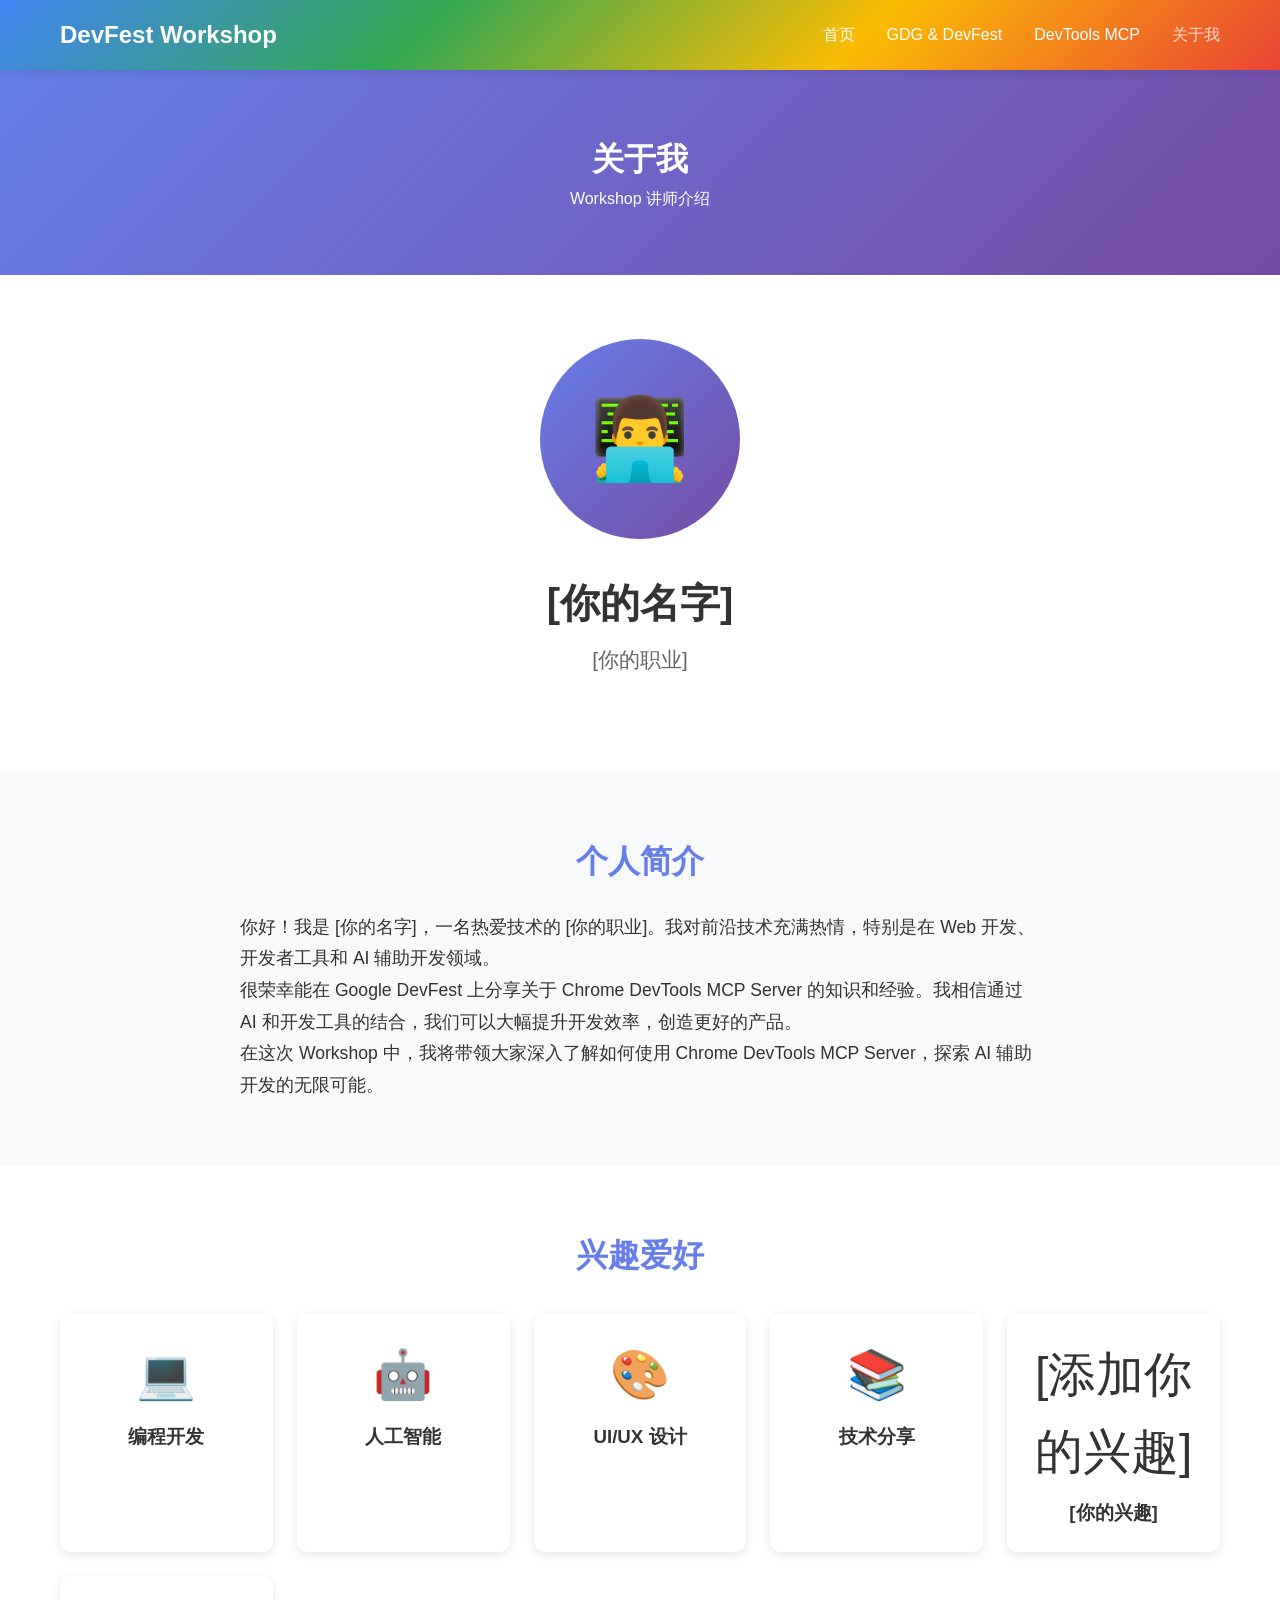
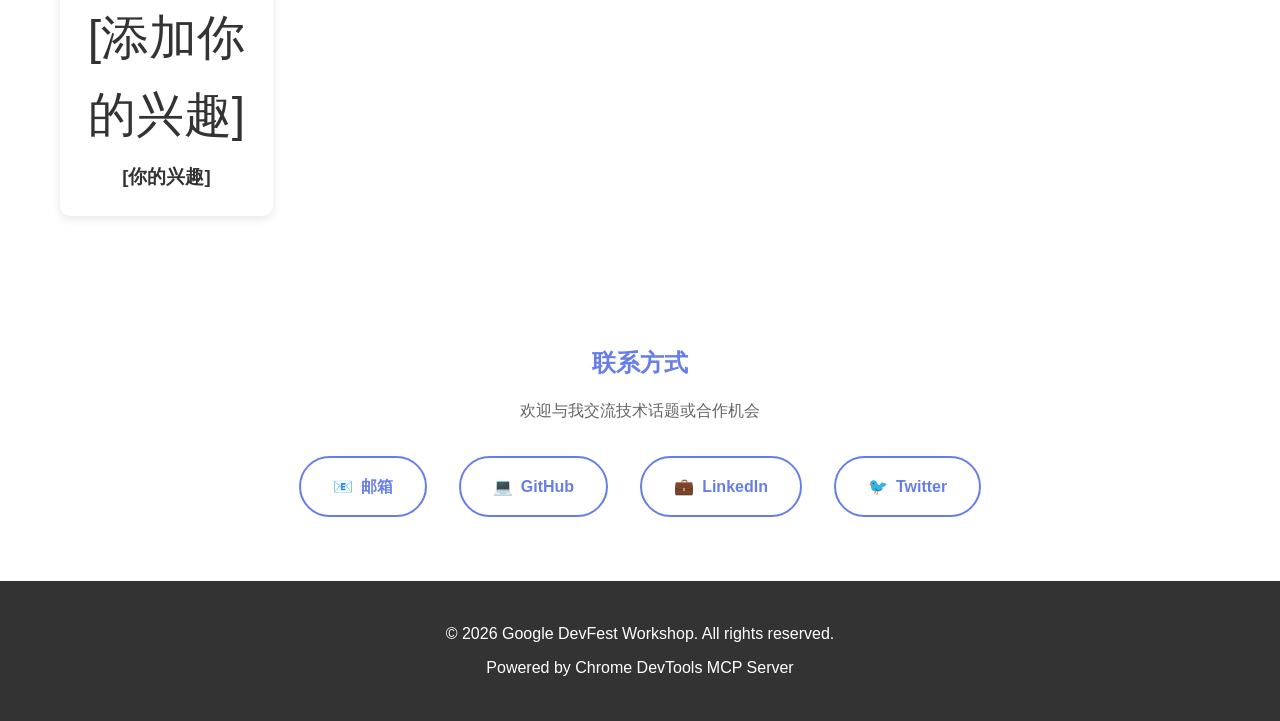
==== about-me.html @ 5e4a1fdc "Add files via upload" ====
<!DOCTYPE html>
<html lang="zh-CN">
<head>
    <meta charset="UTF-8">
    <meta name="viewport" content="width=device-width, initial-scale=1.0">
    <title>关于我 - Google DevFest Workshop</title>
    <link rel="stylesheet" href="styles.css">
    <style>
        .page-header {
            background: linear-gradient(135deg, #667eea, #764ba2);
            color: white;
            padding: 4rem 0;
            text-align: center;
        }
        
        .profile-section {
            padding: 4rem 0;
            text-align: center;
        }
        
        .profile-image {
            width: 200px;
            height: 200px;
            border-radius: 50%;
            background: linear-gradient(135deg, #667eea, #764ba2);
            margin: 0 auto 2rem;
            display: flex;
            align-items: center;
            justify-content: center;
            font-size: 5rem;
            color: white;
        }
        
        .profile-name {
            font-size: 2.5rem;
            margin-bottom: 0.5rem;
            color: #333;
        }
        
        .profile-title {
            font-size: 1.3rem;
            color: #666;
            margin-bottom: 2rem;
        }
        
        .info-section {
            padding: 4rem 0;
            background: #f8f9fa;
        }
        
        .info-section h2 {
            font-size: 2rem;
            margin-bottom: 1.5rem;
            color: #667eea;
            text-align: center;
        }
        
        .info-content {
            max-width: 800px;
            margin: 0 auto;
            font-size: 1.1rem;
            line-height: 1.8;
        }
        
        .interests-grid {
            display: grid;
            grid-template-columns: repeat(auto-fit, minmax(200px, 1fr));
            gap: 1.5rem;
            margin-top: 2rem;
        }
        
        .interest-item {
            background: white;
            padding: 1.5rem;
            border-radius: 10px;
            text-align: center;
            box-shadow: 0 3px 10px rgba(0,0,0,0.1);
        }
        
        .interest-icon {
            font-size: 3rem;
            margin-bottom: 0.5rem;
        }
        
        .contact-section {
            padding: 4rem 0;
        }
        
        .contact-links {
            display: flex;
            justify-content: center;
            gap: 2rem;
            flex-wrap: wrap;
            margin-top: 2rem;
        }
        
        .contact-link {
            display: flex;
            align-items: center;
            gap: 0.5rem;
            padding: 1rem 2rem;
            background: white;
            border: 2px solid #667eea;
            border-radius: 50px;
            text-decoration: none;
            color: #667eea;
            font-weight: 600;
            transition: all 0.3s;
        }
        
        .contact-link:hover {
            background: #667eea;
            color: white;
            transform: translateY(-2px);
        }
    </style>
</head>
<body>
    <nav class="navbar">
        <div class="container">
            <div class="logo">DevFest Workshop</div>
            <ul class="nav-links">
                <li><a href="index.html">首页</a></li>
                <li><a href="gdg-devfest.html">GDG & DevFest</a></li>
                <li><a href="devtools-mcp.html">DevTools MCP</a></li>
                <li><a href="about-me.html" class="active">关于我</a></li>
            </ul>
        </div>
    </nav>

    <header class="page-header">
        <div class="container">
            <h1>关于我</h1>
            <p>Workshop 讲师介绍</p>
        </div>
    </header>

    <section class="profile-section">
        <div class="container">
            <div class="profile-image">👨‍💻</div>
            <h2 class="profile-name">[你的名字]</h2>
            <p class="profile-title">[你的职业]</p>
        </div>
    </section>

    <section class="info-section">
        <div class="container">
            <h2>个人简介</h2>
            <div class="info-content">
                <p>你好！我是 [你的名字]，一名热爱技术的 [你的职业]。我对前沿技术充满热情，特别是在 Web 开发、开发者工具和 AI 辅助开发领域。</p>
                <p>很荣幸能在 Google DevFest 上分享关于 Chrome DevTools MCP Server 的知识和经验。我相信通过 AI 和开发工具的结合，我们可以大幅提升开发效率，创造更好的产品。</p>
                <p>在这次 Workshop 中，我将带领大家深入了解如何使用 Chrome DevTools MCP Server，探索 AI 辅助开发的无限可能。</p>
            </div>
        </div>
    </section>

    <section class="info-section" style="background: white;">
        <div class="container">
            <h2>兴趣爱好</h2>
            <div class="interests-grid">
                <div class="interest-item">
                    <div class="interest-icon">💻</div>
                    <h3>编程开发</h3>
                </div>
                <div class="interest-item">
                    <div class="interest-icon">🤖</div>
                    <h3>人工智能</h3>
                </div>
                <div class="interest-item">
                    <div class="interest-icon">🎨</div>
                    <h3>UI/UX 设计</h3>
                </div>
                <div class="interest-item">
                    <div class="interest-icon">📚</div>
                    <h3>技术分享</h3>
                </div>
                <div class="interest-item">
                    <div class="interest-icon">[添加你的兴趣]</div>
                    <h3>[你的兴趣]</h3>
                </div>
                <div class="interest-item">
                    <div class="interest-icon">[添加你的兴趣]</div>
                    <h3>[你的兴趣]</h3>
                </div>
            </div>
        </div>
    </section>

    <section class="contact-section">
        <div class="container">
            <h2 style="text-align: center; color: #667eea; margin-bottom: 1rem;">联系方式</h2>
            <p style="text-align: center; color: #666; margin-bottom: 2rem;">欢迎与我交流技术话题或合作机会</p>
            <div class="contact-links">
                <a href="mailto:your-email@example.com" class="contact-link">
                    <span>📧</span>
                    <span>邮箱</span>
                </a>
                <a href="https://github.com/yourusername" class="contact-link" target="_blank">
                    <span>💻</span>
                    <span>GitHub</span>
                </a>
                <a href="https://linkedin.com/in/yourusername" class="contact-link" target="_blank">
                    <span>💼</span>
                    <span>LinkedIn</span>
                </a>
                <a href="https://twitter.com/yourusername" class="contact-link" target="_blank">
                    <span>🐦</span>
                    <span>Twitter</span>
                </a>
            </div>
        </div>
    </section>

    <footer>
        <div class="container">
            <p>&copy; 2026 Google DevFest Workshop. All rights reserved.</p>
            <p>Powered by Chrome DevTools MCP Server</p>
        </div>
    </footer>
</body>
</html>
---- styles.css ----
* {
    margin: 0;
    padding: 0;
    box-sizing: border-box;
}

body {
    font-family: 'Segoe UI', Tahoma, Geneva, Verdana, sans-serif;
    line-height: 1.6;
    color: #333;
}

.container {
    max-width: 1200px;
    margin: 0 auto;
    padding: 0 20px;
}

/* Navbar */
.navbar {
    background: linear-gradient(135deg, #4285f4, #34a853, #fbbc04, #ea4335);
    padding: 1rem 0;
    position: sticky;
    top: 0;
    z-index: 1000;
    box-shadow: 0 2px 10px rgba(0,0,0,0.1);
}

.navbar .container {
    display: flex;
    justify-content: space-between;
    align-items: center;
}

.logo {
    font-size: 1.5rem;
    font-weight: bold;
    color: white;
}

.nav-links {
    display: flex;
    list-style: none;
    gap: 2rem;
}

.nav-links a {
    color: white;
    text-decoration: none;
    font-weight: 500;
    transition: opacity 0.3s;
}

.nav-links a:hover,
.nav-links a.active {
    opacity: 0.8;
}

/* Hero Section */
.hero {
    background: linear-gradient(135deg, #667eea 0%, #764ba2 100%);
    color: white;
    padding: 6rem 0;
    text-align: center;
}

.hero h1 {
    font-size: 3rem;
    margin-bottom: 1rem;
}

.hero h2 {
    font-size: 2rem;
    margin-bottom: 1rem;
    font-weight: 400;
}

.subtitle {
    font-size: 1.2rem;
    margin-bottom: 2rem;
    opacity: 0.9;
}

.hero-buttons {
    display: flex;
    gap: 1rem;
    justify-content: center;
}

.btn {
    padding: 0.8rem 2rem;
    border-radius: 50px;
    text-decoration: none;
    font-weight: 600;
    transition: transform 0.3s, box-shadow 0.3s;
}

.btn:hover {
    transform: translateY(-2px);
    box-shadow: 0 5px 15px rgba(0,0,0,0.2);
}

.btn-primary {
    background: white;
    color: #667eea;
}

.btn-secondary {
    background: transparent;
    color: white;
    border: 2px solid white;
}

/* Workshop Info */
.workshop-info {
    padding: 4rem 0;
    background: #f8f9fa;
}

.workshop-info h2 {
    text-align: center;
    font-size: 2.5rem;
    margin-bottom: 3rem;
    color: #333;
}

.info-grid {
    display: grid;
    grid-template-columns: repeat(auto-fit, minmax(250px, 1fr));
    gap: 2rem;
}

.info-card {
    background: white;
    padding: 2rem;
    border-radius: 10px;
    text-align: center;
    box-shadow: 0 3px 10px rgba(0,0,0,0.1);
    transition: transform 0.3s;
}

.info-card:hover {
    transform: translateY(-5px);
}

.icon {
    font-size: 3rem;
    margin-bottom: 1rem;
}

.info-card h3 {
    color: #4285f4;
    margin-bottom: 0.5rem;
}

/* Highlights */
.highlights {
    padding: 4rem 0;
}

.highlights h2 {
    text-align: center;
    font-size: 2.5rem;
    margin-bottom: 3rem;
    color: #333;
}

.highlights-grid {
    display: grid;
    grid-template-columns: repeat(auto-fit, minmax(300px, 1fr));
    gap: 2rem;
}

.highlight-item {
    padding: 2rem;
    border-left: 4px solid #4285f4;
    background: #f8f9fa;
    border-radius: 5px;
}

.highlight-item h3 {
    margin-bottom: 1rem;
    color: #333;
}

/* Footer */
footer {
    background: #333;
    color: white;
    text-align: center;
    padding: 2rem 0;
}

footer p {
    margin: 0.5rem 0;
}

/* Responsive */
@media (max-width: 768px) {
    .hero h1 {
        font-size: 2rem;
    }
    
    .hero h2 {
        font-size: 1.5rem;
    }
    
    .nav-links {
        gap: 1rem;
    }
    
    .hero-buttons {
        flex-direction: column;
        align-items: center;
    }
}
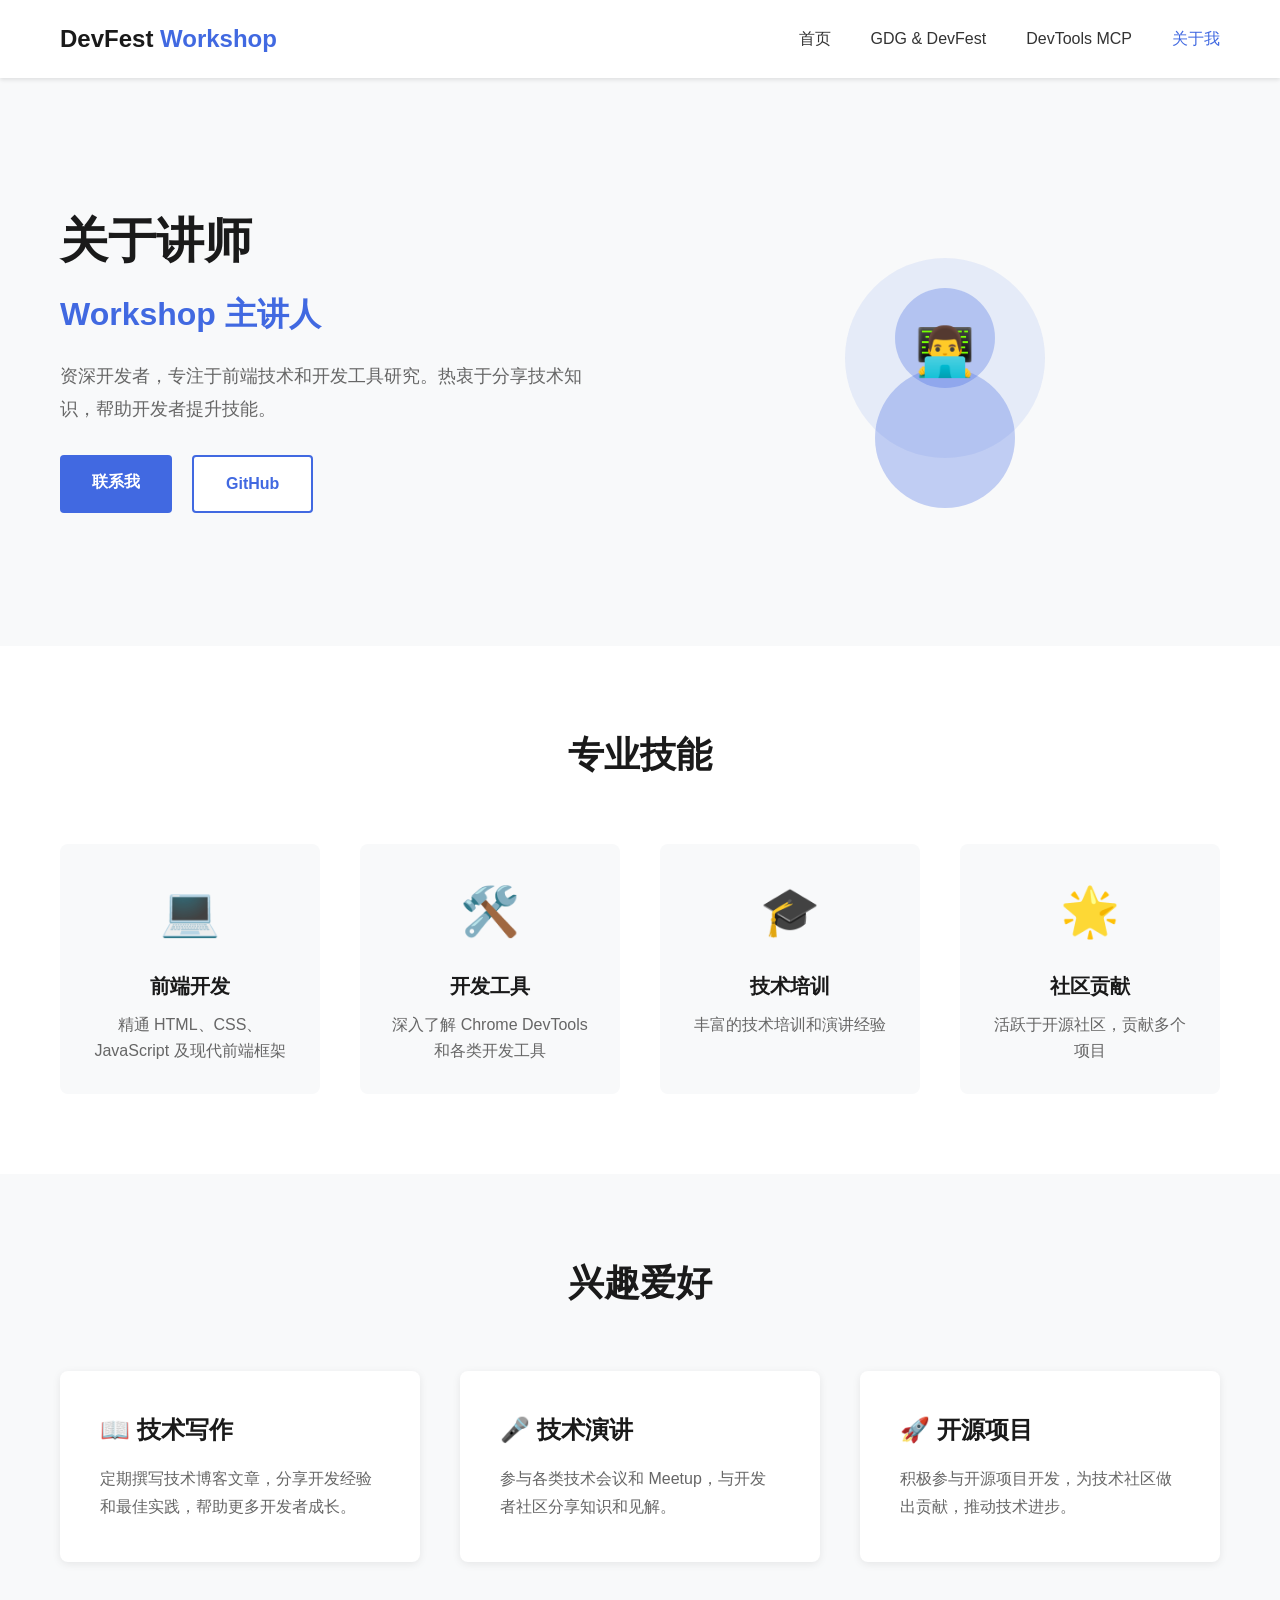
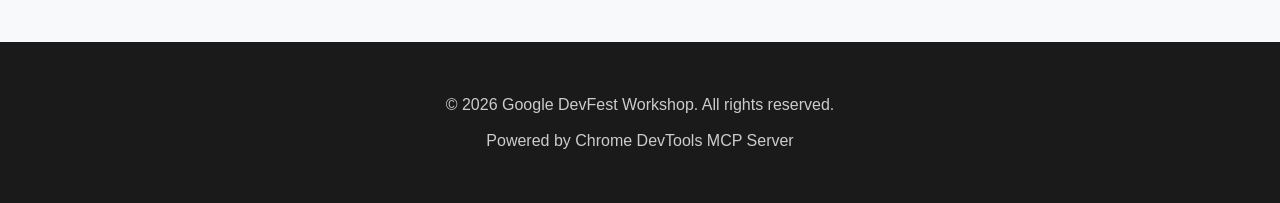
==== commit 38553541: "Redesign website with Insuremo style" ====
--- a/about-me.html
+++ b/about-me.html
@@ -5,120 +5,11 @@
     <meta name="viewport" content="width=device-width, initial-scale=1.0">
     <title>关于我 - Google DevFest Workshop</title>
     <link rel="stylesheet" href="styles.css">
-    <style>
-        .page-header {
-            background: linear-gradient(135deg, #667eea, #764ba2);
-            color: white;
-            padding: 4rem 0;
-            text-align: center;
-        }
-        
-        .profile-section {
-            padding: 4rem 0;
-            text-align: center;
-        }
-        
-        .profile-image {
-            width: 200px;
-            height: 200px;
-            border-radius: 50%;
-            background: linear-gradient(135deg, #667eea, #764ba2);
-            margin: 0 auto 2rem;
-            display: flex;
-            align-items: center;
-            justify-content: center;
-            font-size: 5rem;
-            color: white;
-        }
-        
-        .profile-name {
-            font-size: 2.5rem;
-            margin-bottom: 0.5rem;
-            color: #333;
-        }
-        
-        .profile-title {
-            font-size: 1.3rem;
-            color: #666;
-            margin-bottom: 2rem;
-        }
-        
-        .info-section {
-            padding: 4rem 0;
-            background: #f8f9fa;
-        }
-        
-        .info-section h2 {
-            font-size: 2rem;
-            margin-bottom: 1.5rem;
-            color: #667eea;
-            text-align: center;
-        }
-        
-        .info-content {
-            max-width: 800px;
-            margin: 0 auto;
-            font-size: 1.1rem;
-            line-height: 1.8;
-        }
-        
-        .interests-grid {
-            display: grid;
-            grid-template-columns: repeat(auto-fit, minmax(200px, 1fr));
-            gap: 1.5rem;
-            margin-top: 2rem;
-        }
-        
-        .interest-item {
-            background: white;
-            padding: 1.5rem;
-            border-radius: 10px;
-            text-align: center;
-            box-shadow: 0 3px 10px rgba(0,0,0,0.1);
-        }
-        
-        .interest-icon {
-            font-size: 3rem;
-            margin-bottom: 0.5rem;
-        }
-        
-        .contact-section {
-            padding: 4rem 0;
-        }
-        
-        .contact-links {
-            display: flex;
-            justify-content: center;
-            gap: 2rem;
-            flex-wrap: wrap;
-            margin-top: 2rem;
-        }
-        
-        .contact-link {
-            display: flex;
-            align-items: center;
-            gap: 0.5rem;
-            padding: 1rem 2rem;
-            background: white;
-            border: 2px solid #667eea;
-            border-radius: 50px;
-            text-decoration: none;
-            color: #667eea;
-            font-weight: 600;
-            transition: all 0.3s;
-        }
-        
-        .contact-link:hover {
-            background: #667eea;
-            color: white;
-            transform: translateY(-2px);
-        }
-    </style>
 </head>
 <body>
     <nav class="navbar">
         <div class="container">
-            <div class="logo">DevFest Workshop</div>
+            <div class="logo">DevFest <span>Workshop</span></div>
             <ul class="nav-links">
                 <li><a href="index.html">首页</a></li>
                 <li><a href="gdg-devfest.html">GDG & DevFest</a></li>
@@ -128,85 +19,72 @@
         </div>
     </nav>
 
-    <header class="page-header">
+    <section class="hero">
         <div class="container">
-            <h1>关于我</h1>
-            <p>Workshop 讲师介绍</p>
-        </div>
-    </header>
-
-    <section class="profile-section">
-        <div class="container">
-            <div class="profile-image">👨‍💻</div>
-            <h2 class="profile-name">[你的名字]</h2>
-            <p class="profile-title">[你的职业]</p>
-        </div>
-    </section>
-
-    <section class="info-section">
-        <div class="container">
-            <h2>个人简介</h2>
-            <div class="info-content">
-                <p>你好！我是 [你的名字]，一名热爱技术的 [你的职业]。我对前沿技术充满热情，特别是在 Web 开发、开发者工具和 AI 辅助开发领域。</p>
-                <p>很荣幸能在 Google DevFest 上分享关于 Chrome DevTools MCP Server 的知识和经验。我相信通过 AI 和开发工具的结合，我们可以大幅提升开发效率，创造更好的产品。</p>
-                <p>在这次 Workshop 中，我将带领大家深入了解如何使用 Chrome DevTools MCP Server，探索 AI 辅助开发的无限可能。</p>
+            <div class="hero-content">
+                <h1>关于讲师</h1>
+                <h2>Workshop 主讲人</h2>
+                <p class="subtitle">资深开发者，专注于前端技术和开发工具研究。热衷于分享技术知识，帮助开发者提升技能。</p>
+                <div class="hero-buttons">
+                    <a href="mailto:contact@example.com" class="btn btn-primary">联系我</a>
+                    <a href="https://github.com" class="btn btn-secondary" target="_blank">GitHub</a>
+                </div>
+            </div>
+            <div class="hero-image">
+                <svg width="500" height="400" viewBox="0 0 500 400" xmlns="http://www.w3.org/2000/svg">
+                    <circle cx="250" cy="200" r="100" fill="#4169E1" opacity="0.1"/>
+                    <circle cx="250" cy="180" r="50" fill="#4169E1" opacity="0.3"/>
+                    <circle cx="250" cy="280" r="70" fill="#4169E1" opacity="0.3"/>
+                    <text x="250" y="210" font-family="Arial" font-size="48" fill="#4169E1" text-anchor="middle">👨‍💻</text>
+                </svg>
             </div>
         </div>
     </section>
 
-    <section class="info-section" style="background: white;">
+    <section class="workshop-info">
         <div class="container">
-            <h2>兴趣爱好</h2>
-            <div class="interests-grid">
-                <div class="interest-item">
-                    <div class="interest-icon">💻</div>
-                    <h3>编程开发</h3>
+            <h2>专业技能</h2>
+            <div class="info-grid">
+                <div class="info-card">
+                    <div class="icon">💻</div>
+                    <h3>前端开发</h3>
+                    <p>精通 HTML、CSS、JavaScript 及现代前端框架</p>
                 </div>
-                <div class="interest-item">
-                    <div class="interest-icon">🤖</div>
-                    <h3>人工智能</h3>
+                <div class="info-card">
+                    <div class="icon">🛠️</div>
+                    <h3>开发工具</h3>
+                    <p>深入了解 Chrome DevTools 和各类开发工具</p>
                 </div>
-                <div class="interest-item">
-                    <div class="interest-icon">🎨</div>
-                    <h3>UI/UX 设计</h3>
+                <div class="info-card">
+                    <div class="icon">🎓</div>
+                    <h3>技术培训</h3>
+                    <p>丰富的技术培训和演讲经验</p>
                 </div>
-                <div class="interest-item">
-                    <div class="interest-icon">📚</div>
-                    <h3>技术分享</h3>
-                </div>
-                <div class="interest-item">
-                    <div class="interest-icon">[添加你的兴趣]</div>
-                    <h3>[你的兴趣]</h3>
-                </div>
-                <div class="interest-item">
-                    <div class="interest-icon">[添加你的兴趣]</div>
-                    <h3>[你的兴趣]</h3>
+                <div class="info-card">
+                    <div class="icon">🌟</div>
+                    <h3>社区贡献</h3>
+                    <p>活跃于开源社区，贡献多个项目</p>
                 </div>
             </div>
         </div>
     </section>
 
-    <section class="contact-section">
+    <section class="highlights">
         <div class="container">
-            <h2 style="text-align: center; color: #667eea; margin-bottom: 1rem;">联系方式</h2>
-            <p style="text-align: center; color: #666; margin-bottom: 2rem;">欢迎与我交流技术话题或合作机会</p>
-            <div class="contact-links">
-                <a href="mailto:your-email@example.com" class="contact-link">
-                    <span>📧</span>
-                    <span>邮箱</span>
-                </a>
-                <a href="https://github.com/yourusername" class="contact-link" target="_blank">
-                    <span>💻</span>
-                    <span>GitHub</span>
-                </a>
-                <a href="https://linkedin.com/in/yourusername" class="contact-link" target="_blank">
-                    <span>💼</span>
-                    <span>LinkedIn</span>
-                </a>
-                <a href="https://twitter.com/yourusername" class="contact-link" target="_blank">
-                    <span>🐦</span>
-                    <span>Twitter</span>
-                </a>
+            <h2>兴趣爱好</h2>
+            <div class="highlights-grid">
+                <div class="highlight-item">
+                    <h3>📖 技术写作</h3>
+                    <p>定期撰写技术博客文章，分享开发经验和最佳实践，帮助更多开发者成长。</p>
+                </div>
+                <div class="highlight-item">
+                    <h3>🎤 技术演讲</h3>
+                    <p>参与各类技术会议和 Meetup，与开发者社区分享知识和见解。</p>
+                </div>
+                <div class="highlight-item">
+                    <h3>🚀 开源项目</h3>
+                    <p>积极参与开源项目开发，为技术社区做出贡献，推动技术进步。</p>
+                </div>
             </div>
         </div>
     </section>
--- a/styles.css
+++ b/styles.css
@@ -1,3 +1,4 @@
+/* Insuremo-inspired Design */
 * {
     margin: 0;
     padding: 0;
@@ -5,9 +6,10 @@
 }
 
 body {
-    font-family: 'Segoe UI', Tahoma, Geneva, Verdana, sans-serif;
+    font-family: -apple-system, BlinkMacSystemFont, 'Segoe UI', Roboto, 'Helvetica Neue', Arial, sans-serif;
     line-height: 1.6;
     color: #333;
+    background: #fff;
 }
 
 .container {
@@ -16,14 +18,14 @@
     padding: 0 20px;
 }
 
-/* Navbar */
+/* Navigation */
 .navbar {
-    background: linear-gradient(135deg, #4285f4, #34a853, #fbbc04, #ea4335);
-    padding: 1rem 0;
+    background: #fff;
+    padding: 20px 0;
+    box-shadow: 0 2px 4px rgba(0,0,0,0.1);
     position: sticky;
     top: 0;
     z-index: 1000;
-    box-shadow: 0 2px 10px rgba(0,0,0,0.1);
 }
 
 .navbar .container {
@@ -33,184 +35,249 @@
 }
 
 .logo {
-    font-size: 1.5rem;
-    font-weight: bold;
-    color: white;
+    font-size: 24px;
+    font-weight: 700;
+    color: #1a1a1a;
+}
+
+.logo span {
+    color: #4169E1;
 }
 
 .nav-links {
     display: flex;
     list-style: none;
-    gap: 2rem;
+    gap: 40px;
 }
 
 .nav-links a {
-    color: white;
     text-decoration: none;
+    color: #333;
     font-weight: 500;
-    transition: opacity 0.3s;
+    transition: color 0.3s;
 }
 
 .nav-links a:hover,
 .nav-links a.active {
-    opacity: 0.8;
+    color: #4169E1;
 }
 
 /* Hero Section */
 .hero {
-    background: linear-gradient(135deg, #667eea 0%, #764ba2 100%);
-    color: white;
-    padding: 6rem 0;
-    text-align: center;
-}
-
-.hero h1 {
-    font-size: 3rem;
-    margin-bottom: 1rem;
-}
-
-.hero h2 {
-    font-size: 2rem;
-    margin-bottom: 1rem;
-    font-weight: 400;
-}
-
-.subtitle {
-    font-size: 1.2rem;
-    margin-bottom: 2rem;
-    opacity: 0.9;
+    padding: 80px 0;
+    background: #f8f9fa;
+}
+
+.hero .container {
+    display: grid;
+    grid-template-columns: 1fr 1fr;
+    gap: 60px;
+    align-items: center;
+}
+
+.hero-content h1 {
+    font-size: 48px;
+    font-weight: 700;
+    line-height: 1.2;
+    margin-bottom: 20px;
+    color: #1a1a1a;
+}
+
+.hero-content h2 {
+    font-size: 32px;
+    font-weight: 600;
+    color: #4169E1;
+    margin-bottom: 20px;
+}
+
+.hero-content .subtitle {
+    font-size: 18px;
+    color: #666;
+    margin-bottom: 30px;
+    line-height: 1.8;
 }
 
 .hero-buttons {
     display: flex;
-    gap: 1rem;
-    justify-content: center;
+    gap: 20px;
 }
 
 .btn {
-    padding: 0.8rem 2rem;
-    border-radius: 50px;
+    padding: 14px 32px;
+    border-radius: 4px;
     text-decoration: none;
     font-weight: 600;
-    transition: transform 0.3s, box-shadow 0.3s;
-}
-
-.btn:hover {
+    transition: all 0.3s;
+    display: inline-block;
+}
+
+.btn-primary {
+    background: #4169E1;
+    color: #fff;
+}
+
+.btn-primary:hover {
+    background: #3154c4;
     transform: translateY(-2px);
-    box-shadow: 0 5px 15px rgba(0,0,0,0.2);
-}
-
-.btn-primary {
-    background: white;
-    color: #667eea;
+    box-shadow: 0 4px 12px rgba(65,105,225,0.3);
 }
 
 .btn-secondary {
-    background: transparent;
-    color: white;
-    border: 2px solid white;
-}
-
-/* Workshop Info */
+    background: #fff;
+    color: #4169E1;
+    border: 2px solid #4169E1;
+}
+
+.btn-secondary:hover {
+    background: #4169E1;
+    color: #fff;
+}
+
+.hero-image {
+    text-align: center;
+}
+
+.hero-image img {
+    max-width: 100%;
+    height: auto;
+    border-radius: 8px;
+}
+
+/* Info Section */
 .workshop-info {
-    padding: 4rem 0;
-    background: #f8f9fa;
+    padding: 80px 0;
+    background: #fff;
 }
 
 .workshop-info h2 {
     text-align: center;
-    font-size: 2.5rem;
-    margin-bottom: 3rem;
-    color: #333;
+    font-size: 36px;
+    font-weight: 700;
+    margin-bottom: 60px;
+    color: #1a1a1a;
 }
 
 .info-grid {
     display: grid;
     grid-template-columns: repeat(auto-fit, minmax(250px, 1fr));
-    gap: 2rem;
+    gap: 40px;
 }
 
 .info-card {
-    background: white;
-    padding: 2rem;
-    border-radius: 10px;
-    text-align: center;
-    box-shadow: 0 3px 10px rgba(0,0,0,0.1);
-    transition: transform 0.3s;
+    text-align: center;
+    padding: 30px;
+    background: #f8f9fa;
+    border-radius: 8px;
+    transition: transform 0.3s, box-shadow 0.3s;
 }
 
 .info-card:hover {
     transform: translateY(-5px);
+    box-shadow: 0 8px 24px rgba(0,0,0,0.1);
 }
 
 .icon {
-    font-size: 3rem;
-    margin-bottom: 1rem;
+    font-size: 48px;
+    margin-bottom: 20px;
 }
 
 .info-card h3 {
-    color: #4285f4;
-    margin-bottom: 0.5rem;
-}
-
-/* Highlights */
+    font-size: 20px;
+    font-weight: 600;
+    margin-bottom: 10px;
+    color: #1a1a1a;
+}
+
+.info-card p {
+    color: #666;
+    font-size: 16px;
+}
+
+/* Highlights Section */
 .highlights {
-    padding: 4rem 0;
+    padding: 80px 0;
+    background: #f8f9fa;
 }
 
 .highlights h2 {
     text-align: center;
-    font-size: 2.5rem;
-    margin-bottom: 3rem;
-    color: #333;
+    font-size: 36px;
+    font-weight: 700;
+    margin-bottom: 60px;
+    color: #1a1a1a;
 }
 
 .highlights-grid {
     display: grid;
     grid-template-columns: repeat(auto-fit, minmax(300px, 1fr));
-    gap: 2rem;
+    gap: 40px;
 }
 
 .highlight-item {
-    padding: 2rem;
-    border-left: 4px solid #4285f4;
-    background: #f8f9fa;
-    border-radius: 5px;
+    background: #fff;
+    padding: 40px;
+    border-radius: 8px;
+    box-shadow: 0 2px 8px rgba(0,0,0,0.08);
+    transition: transform 0.3s, box-shadow 0.3s;
+}
+
+.highlight-item:hover {
+    transform: translateY(-5px);
+    box-shadow: 0 8px 24px rgba(0,0,0,0.12);
 }
 
 .highlight-item h3 {
-    margin-bottom: 1rem;
-    color: #333;
+    font-size: 24px;
+    font-weight: 600;
+    margin-bottom: 15px;
+    color: #1a1a1a;
+}
+
+.highlight-item p {
+    color: #666;
+    line-height: 1.8;
 }
 
 /* Footer */
 footer {
-    background: #333;
-    color: white;
-    text-align: center;
-    padding: 2rem 0;
+    background: #1a1a1a;
+    color: #fff;
+    padding: 40px 0;
+    text-align: center;
 }
 
 footer p {
-    margin: 0.5rem 0;
+    margin: 10px 0;
+    color: #ccc;
 }
 
 /* Responsive */
 @media (max-width: 768px) {
-    .hero h1 {
-        font-size: 2rem;
-    }
-    
-    .hero h2 {
-        font-size: 1.5rem;
+    .hero .container {
+        grid-template-columns: 1fr;
+        text-align: center;
+    }
+    
+    .hero-content h1 {
+        font-size: 36px;
+    }
+    
+    .hero-content h2 {
+        font-size: 24px;
+    }
+    
+    .hero-buttons {
+        justify-content: center;
+        flex-wrap: wrap;
     }
     
     .nav-links {
-        gap: 1rem;
-    }
-    
-    .hero-buttons {
-        flex-direction: column;
-        align-items: center;
-    }
-}
+        gap: 20px;
+        flex-wrap: wrap;
+    }
+    
+    .info-grid,
+    .highlights-grid {
+        grid-template-columns: 1fr;
+    }
+}
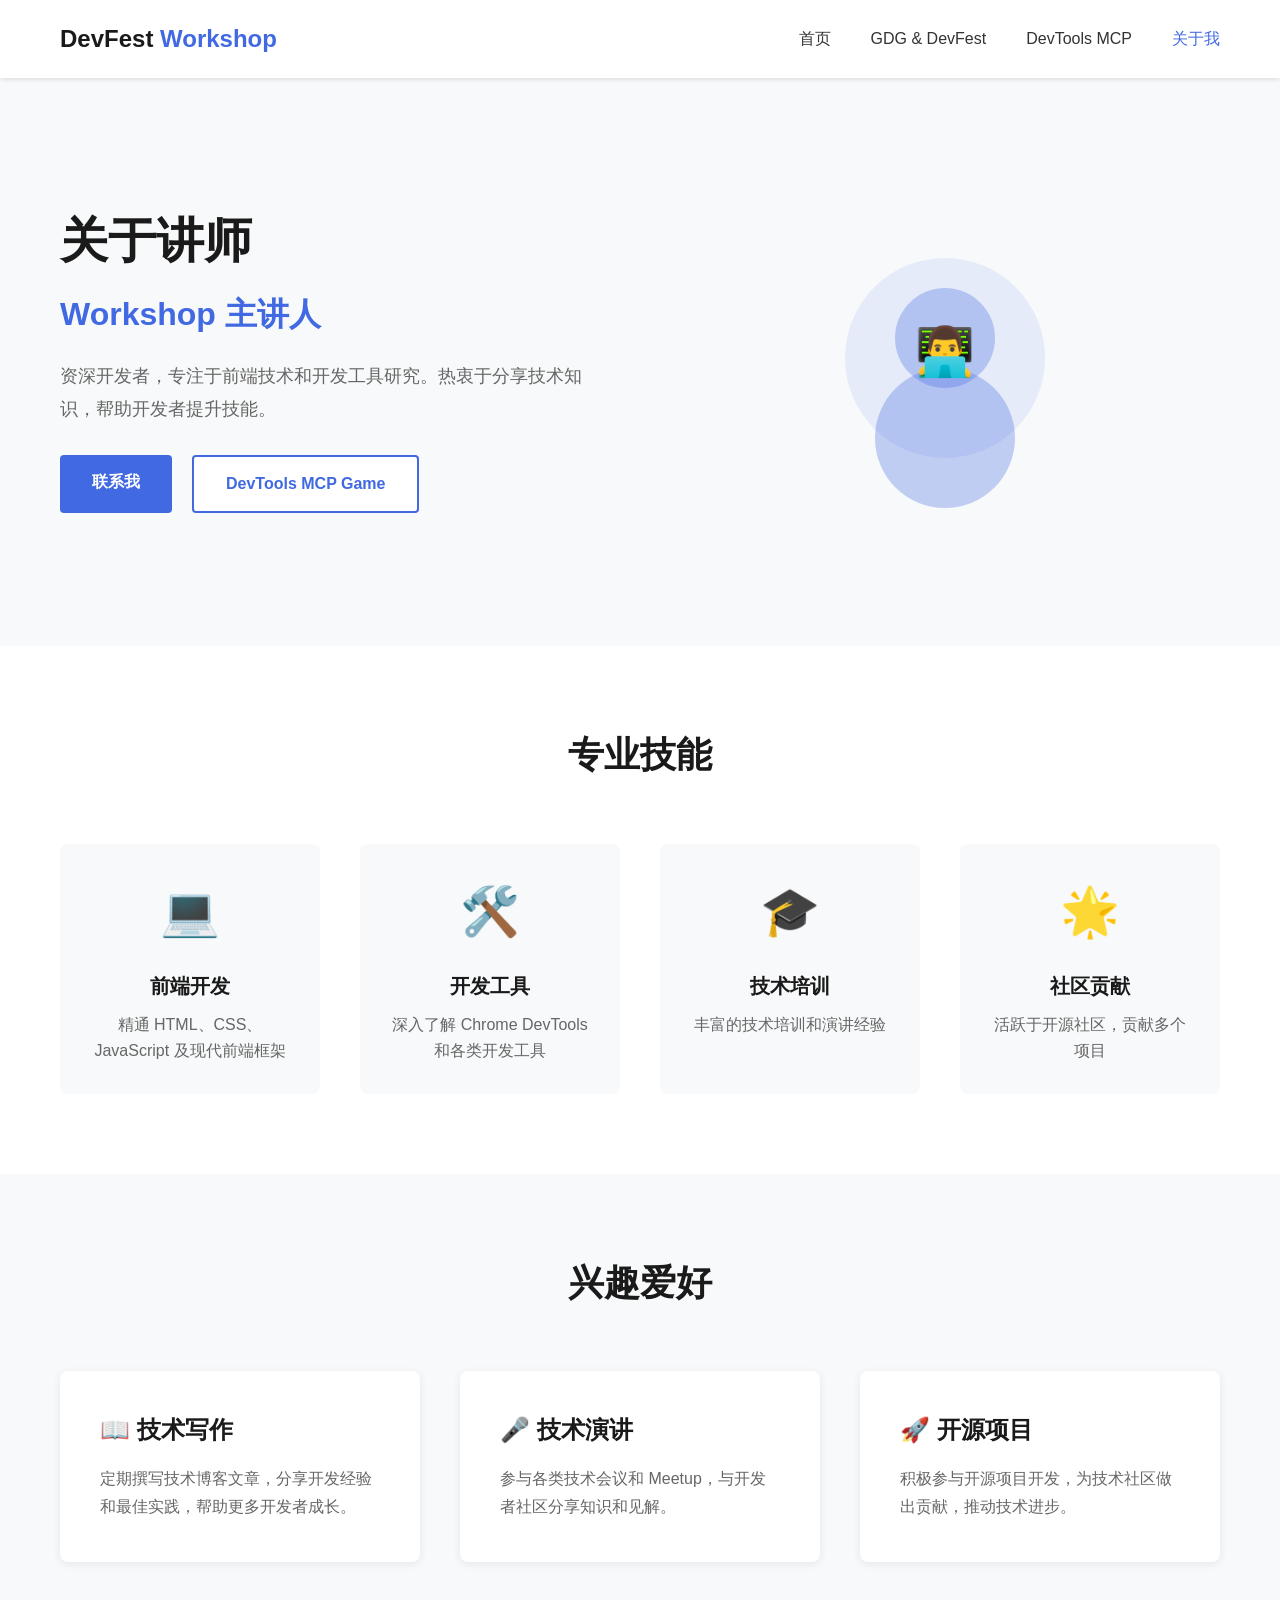
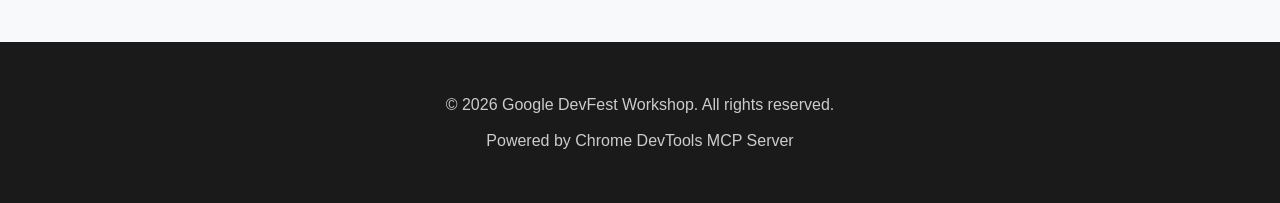
==== commit 4716a68e: "Add DevTools MCP Game link and new workshop info item" ====
--- a/about-me.html
+++ b/about-me.html
@@ -27,7 +27,7 @@
                 <p class="subtitle">资深开发者，专注于前端技术和开发工具研究。热衷于分享技术知识，帮助开发者提升技能。</p>
                 <div class="hero-buttons">
                     <a href="mailto:contact@example.com" class="btn btn-primary">联系我</a>
-                    <a href="https://github.com" class="btn btn-secondary" target="_blank">GitHub</a>
+                    <a href="https://jaxnext.github.io/devtools-mcp-game/" class="btn btn-secondary" target="_blank">DevTools MCP Game</a>
                 </div>
             </div>
             <div class="hero-image">
--- a/styles.css
+++ b/styles.css
@@ -251,33 +251,222 @@
     color: #ccc;
 }
 
-/* Responsive */
+/* Responsive Design */
+
+/* Tablet and below */
+@media (max-width: 992px) {
+    .container {
+        padding: 0 16px;
+    }
+    
+    .hero .container {
+        gap: 40px;
+    }
+    
+    .hero-content h1 {
+        font-size: 40px;
+    }
+    
+    .hero-content h2 {
+        font-size: 28px;
+    }
+    
+    .workshop-info h2,
+    .highlights h2 {
+        font-size: 32px;
+        margin-bottom: 40px;
+    }
+    
+    .info-grid {
+        grid-template-columns: repeat(2, 1fr);
+        gap: 30px;
+    }
+    
+    .highlights-grid {
+        gap: 30px;
+    }
+}
+
+/* Mobile */
 @media (max-width: 768px) {
+    /* Navigation */
+    .navbar {
+        padding: 16px 0;
+    }
+    
+    .logo {
+        font-size: 20px;
+    }
+    
+    .nav-links {
+        gap: 16px;
+        flex-wrap: wrap;
+        justify-content: center;
+    }
+    
+    .nav-links a {
+        font-size: 14px;
+    }
+    
+    /* Hero Section */
+    .hero {
+        padding: 60px 0;
+    }
+    
     .hero .container {
         grid-template-columns: 1fr;
         text-align: center;
+        gap: 40px;
     }
     
     .hero-content h1 {
-        font-size: 36px;
+        font-size: 32px;
+        margin-bottom: 16px;
     }
     
     .hero-content h2 {
         font-size: 24px;
+        margin-bottom: 16px;
+    }
+    
+    .hero-content .subtitle {
+        font-size: 16px;
+        margin-bottom: 24px;
     }
     
     .hero-buttons {
         justify-content: center;
-        flex-wrap: wrap;
-    }
-    
-    .nav-links {
-        gap: 20px;
-        flex-wrap: wrap;
-    }
-    
-    .info-grid,
+        flex-direction: column;
+        gap: 12px;
+    }
+    
+    .btn {
+        width: 100%;
+        max-width: 300px;
+        padding: 12px 24px;
+        font-size: 15px;
+    }
+    
+    .hero-image svg {
+        max-width: 100%;
+        height: auto;
+    }
+    
+    /* Info Section */
+    .workshop-info,
+    .highlights {
+        padding: 60px 0;
+    }
+    
+    .workshop-info h2,
+    .highlights h2 {
+        font-size: 28px;
+        margin-bottom: 32px;
+    }
+    
+    .info-grid {
+        grid-template-columns: 1fr;
+        gap: 24px;
+    }
+    
+    .info-card {
+        padding: 24px;
+    }
+    
+    .icon {
+        font-size: 40px;
+        margin-bottom: 16px;
+    }
+    
+    .info-card h3 {
+        font-size: 18px;
+    }
+    
+    .info-card p {
+        font-size: 15px;
+    }
+    
+    /* Highlights Section */
     .highlights-grid {
         grid-template-columns: 1fr;
-    }
-}
+        gap: 24px;
+    }
+    
+    .highlight-item {
+        padding: 30px 24px;
+    }
+    
+    .highlight-item h3 {
+        font-size: 20px;
+        margin-bottom: 12px;
+    }
+    
+    .highlight-item p {
+        font-size: 15px;
+    }
+    
+    /* Footer */
+    footer {
+        padding: 32px 0;
+    }
+    
+    footer p {
+        font-size: 14px;
+    }
+}
+
+/* Small Mobile */
+@media (max-width: 480px) {
+    .container {
+        padding: 0 12px;
+    }
+    
+    .logo {
+        font-size: 18px;
+    }
+    
+    .nav-links {
+        gap: 12px;
+    }
+    
+    .nav-links a {
+        font-size: 13px;
+    }
+    
+    .hero {
+        padding: 40px 0;
+    }
+    
+    .hero-content h1 {
+        font-size: 28px;
+    }
+    
+    .hero-content h2 {
+        font-size: 20px;
+    }
+    
+    .hero-content .subtitle {
+        font-size: 15px;
+    }
+    
+    .workshop-info,
+    .highlights {
+        padding: 40px 0;
+    }
+    
+    .workshop-info h2,
+    .highlights h2 {
+        font-size: 24px;
+        margin-bottom: 24px;
+    }
+    
+    .info-card,
+    .highlight-item {
+        padding: 20px;
+    }
+    
+    .btn {
+        padding: 10px 20px;
+        font-size: 14px;
+    }
+}
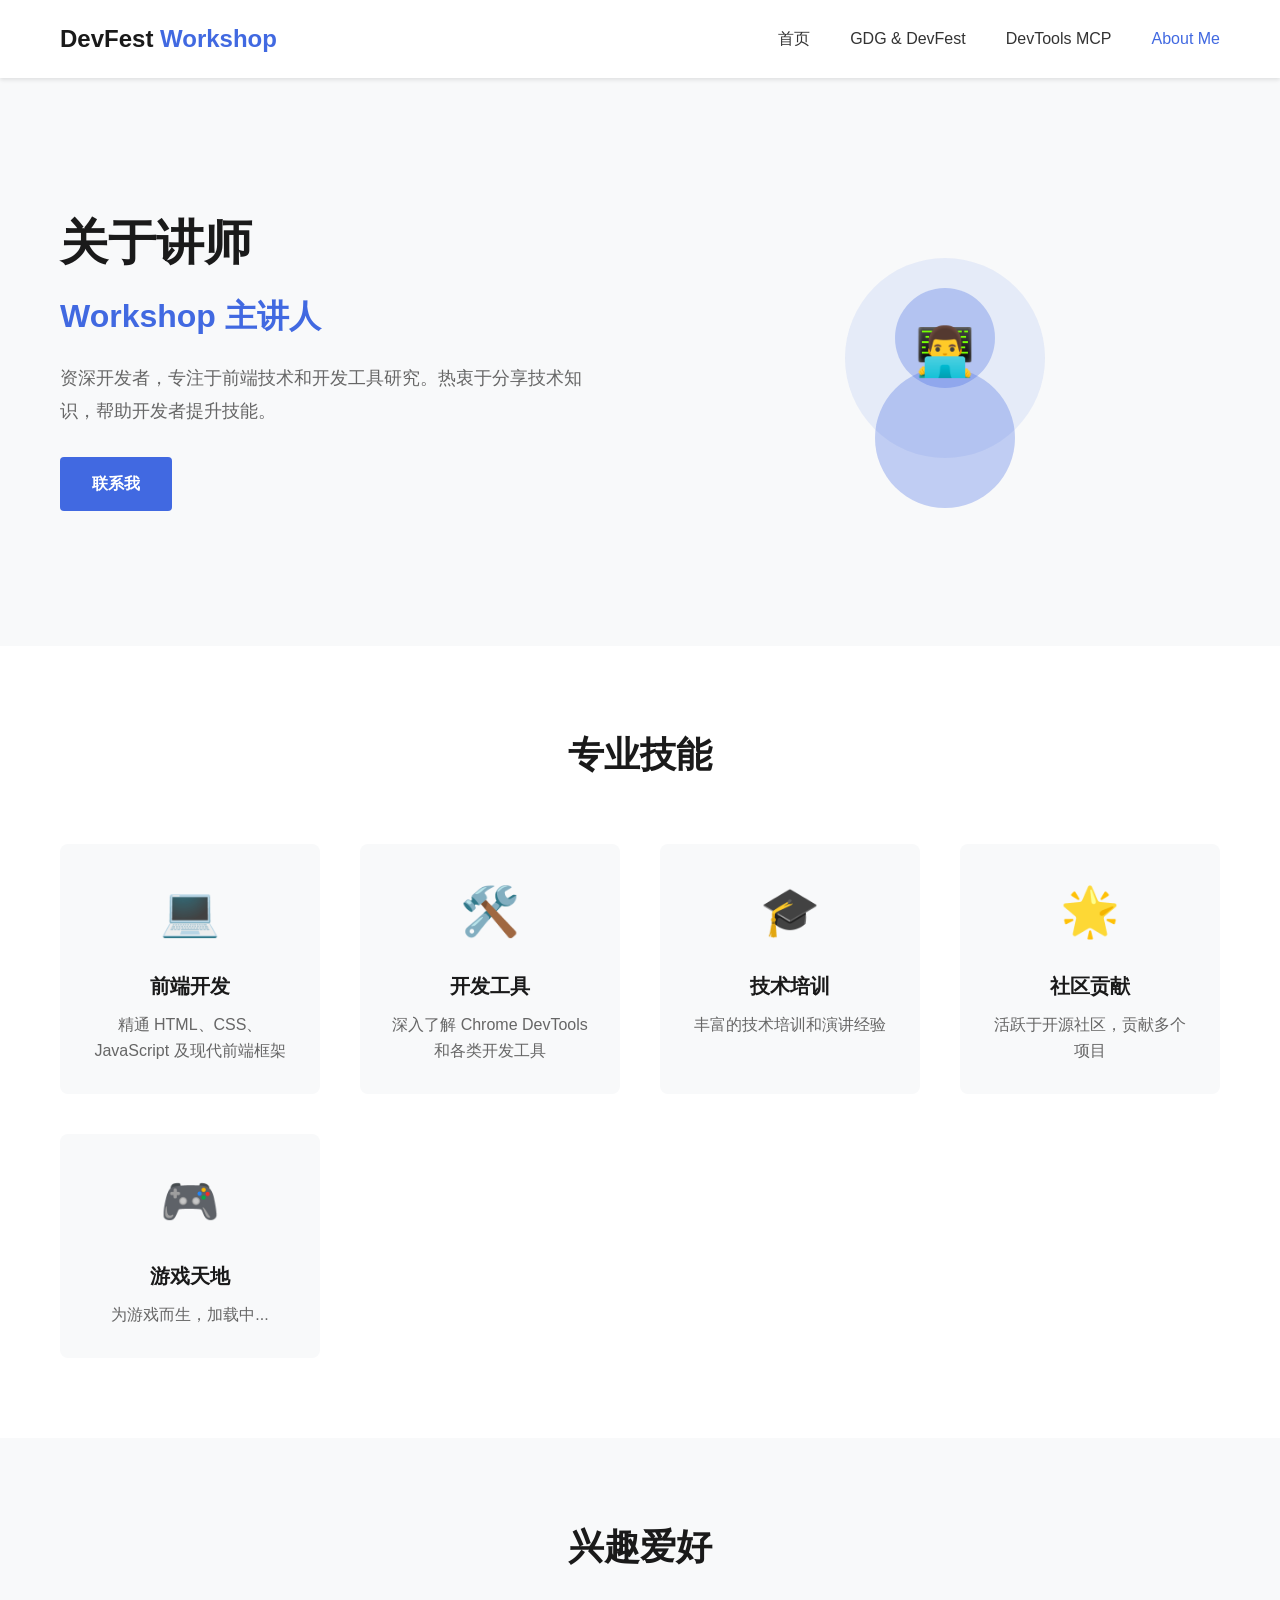
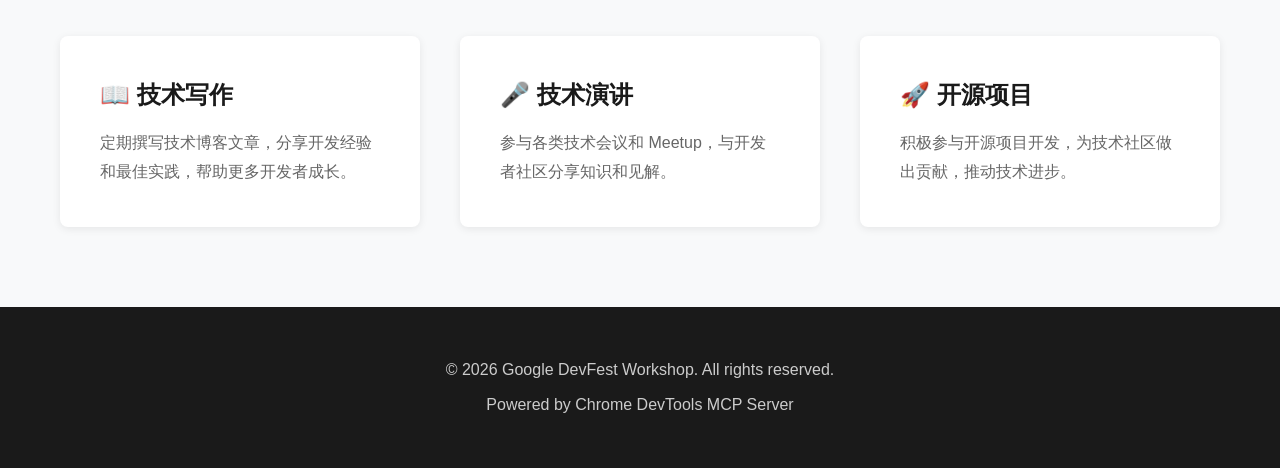
==== commit df442bd1: "Update About Me navigation and add game card" ====
--- a/about-me.html
+++ b/about-me.html
@@ -14,7 +14,7 @@
                 <li><a href="index.html">首页</a></li>
                 <li><a href="gdg-devfest.html">GDG & DevFest</a></li>
                 <li><a href="devtools-mcp.html">DevTools MCP</a></li>
-                <li><a href="about-me.html" class="active">关于我</a></li>
+                <li><a href="about-me.html" class="active">About Me</a></li>
             </ul>
         </div>
     </nav>
@@ -27,7 +27,6 @@
                 <p class="subtitle">资深开发者，专注于前端技术和开发工具研究。热衷于分享技术知识，帮助开发者提升技能。</p>
                 <div class="hero-buttons">
                     <a href="mailto:contact@example.com" class="btn btn-primary">联系我</a>
-                    <a href="https://jaxnext.github.io/devtools-mcp-game/" class="btn btn-secondary" target="_blank">DevTools MCP Game</a>
                 </div>
             </div>
             <div class="hero-image">
@@ -65,6 +64,13 @@
                     <h3>社区贡献</h3>
                     <p>活跃于开源社区，贡献多个项目</p>
                 </div>
+                <div class="info-card">
+                    <a href="https://jaxnext.github.io/devtools-mcp-game/" target="_blank" style="text-decoration: none; color: inherit; display: block;">
+                        <div class="icon">🎮</div>
+                        <h3>游戏天地</h3>
+                        <p>为游戏而生，加载中...</p>
+                    </a>
+                </div>
             </div>
         </div>
     </section>
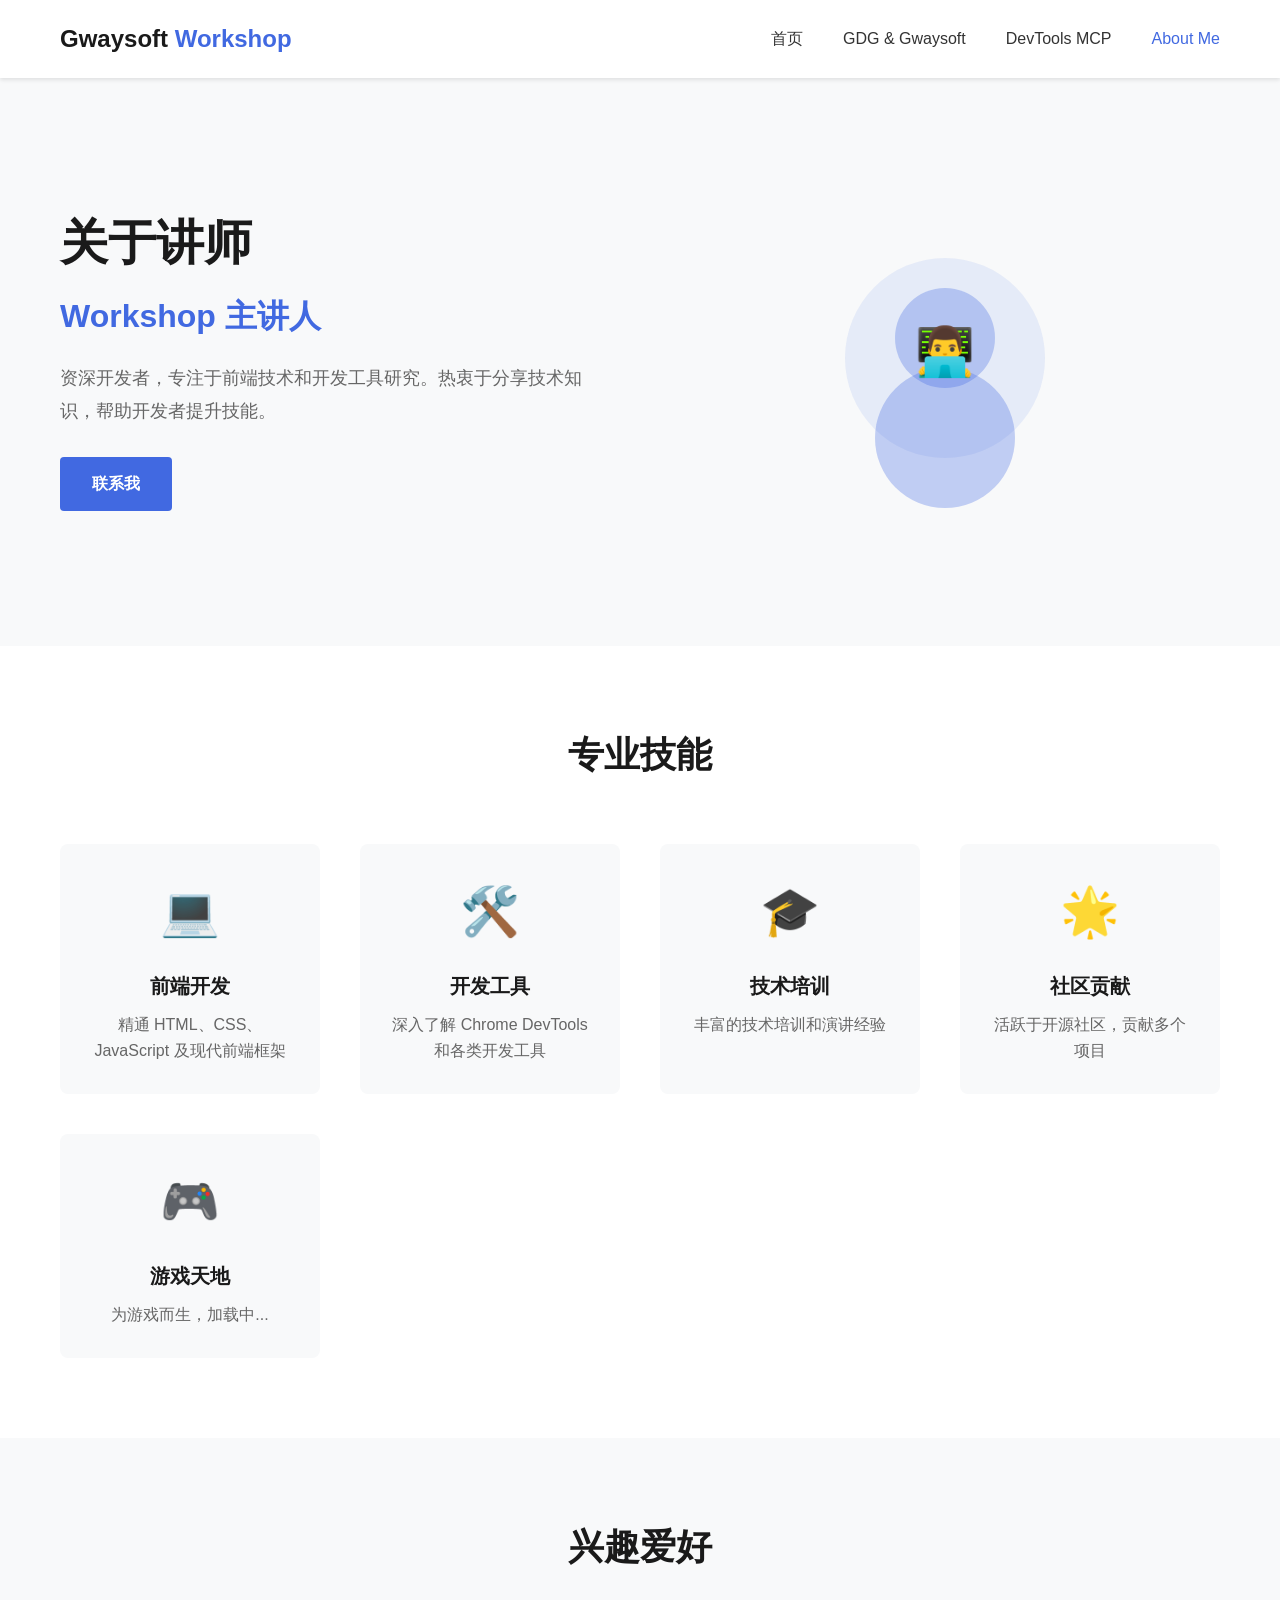
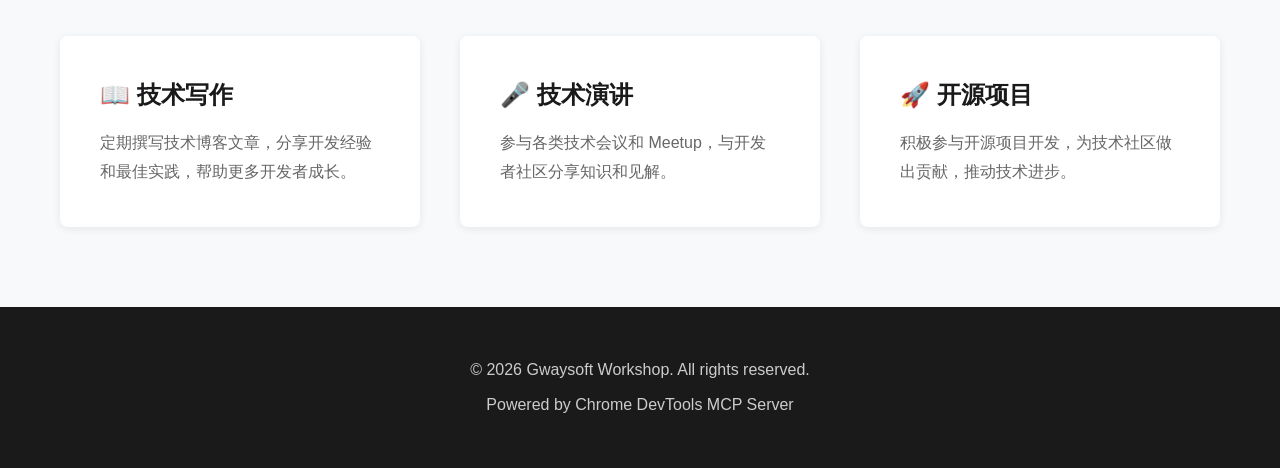
==== commit 39b7e7a9: "Replace Google and DevFest branding with Gwaysoft" ====
--- a/about-me.html
+++ b/about-me.html
@@ -3,16 +3,16 @@
 <head>
     <meta charset="UTF-8">
     <meta name="viewport" content="width=device-width, initial-scale=1.0">
-    <title>关于我 - Google DevFest Workshop</title>
+    <title>关于我 - Gwaysoft Workshop</title>
     <link rel="stylesheet" href="styles.css">
 </head>
 <body>
     <nav class="navbar">
         <div class="container">
-            <div class="logo">DevFest <span>Workshop</span></div>
+            <div class="logo">Gwaysoft <span>Workshop</span></div>
             <ul class="nav-links">
                 <li><a href="index.html">首页</a></li>
-                <li><a href="gdg-devfest.html">GDG & DevFest</a></li>
+                <li><a href="gdg-devfest.html">GDG & Gwaysoft</a></li>
                 <li><a href="devtools-mcp.html">DevTools MCP</a></li>
                 <li><a href="about-me.html" class="active">About Me</a></li>
             </ul>
@@ -68,7 +68,7 @@
                     <a href="https://jaxnext.github.io/devtools-mcp-game/" target="_blank" style="text-decoration: none; color: inherit; display: block;">
                         <div class="icon">🎮</div>
                         <h3>游戏天地</h3>
-                        <p>为游戏而生，加载中...</p>
+                        <p style="color: #666;">为游戏而生，加载中...</p>
                     </a>
                 </div>
             </div>
@@ -97,7 +97,7 @@
 
     <footer>
         <div class="container">
-            <p>&copy; 2026 Google DevFest Workshop. All rights reserved.</p>
+            <p>&copy; 2026 Gwaysoft Workshop. All rights reserved.</p>
             <p>Powered by Chrome DevTools MCP Server</p>
         </div>
     </footer>
